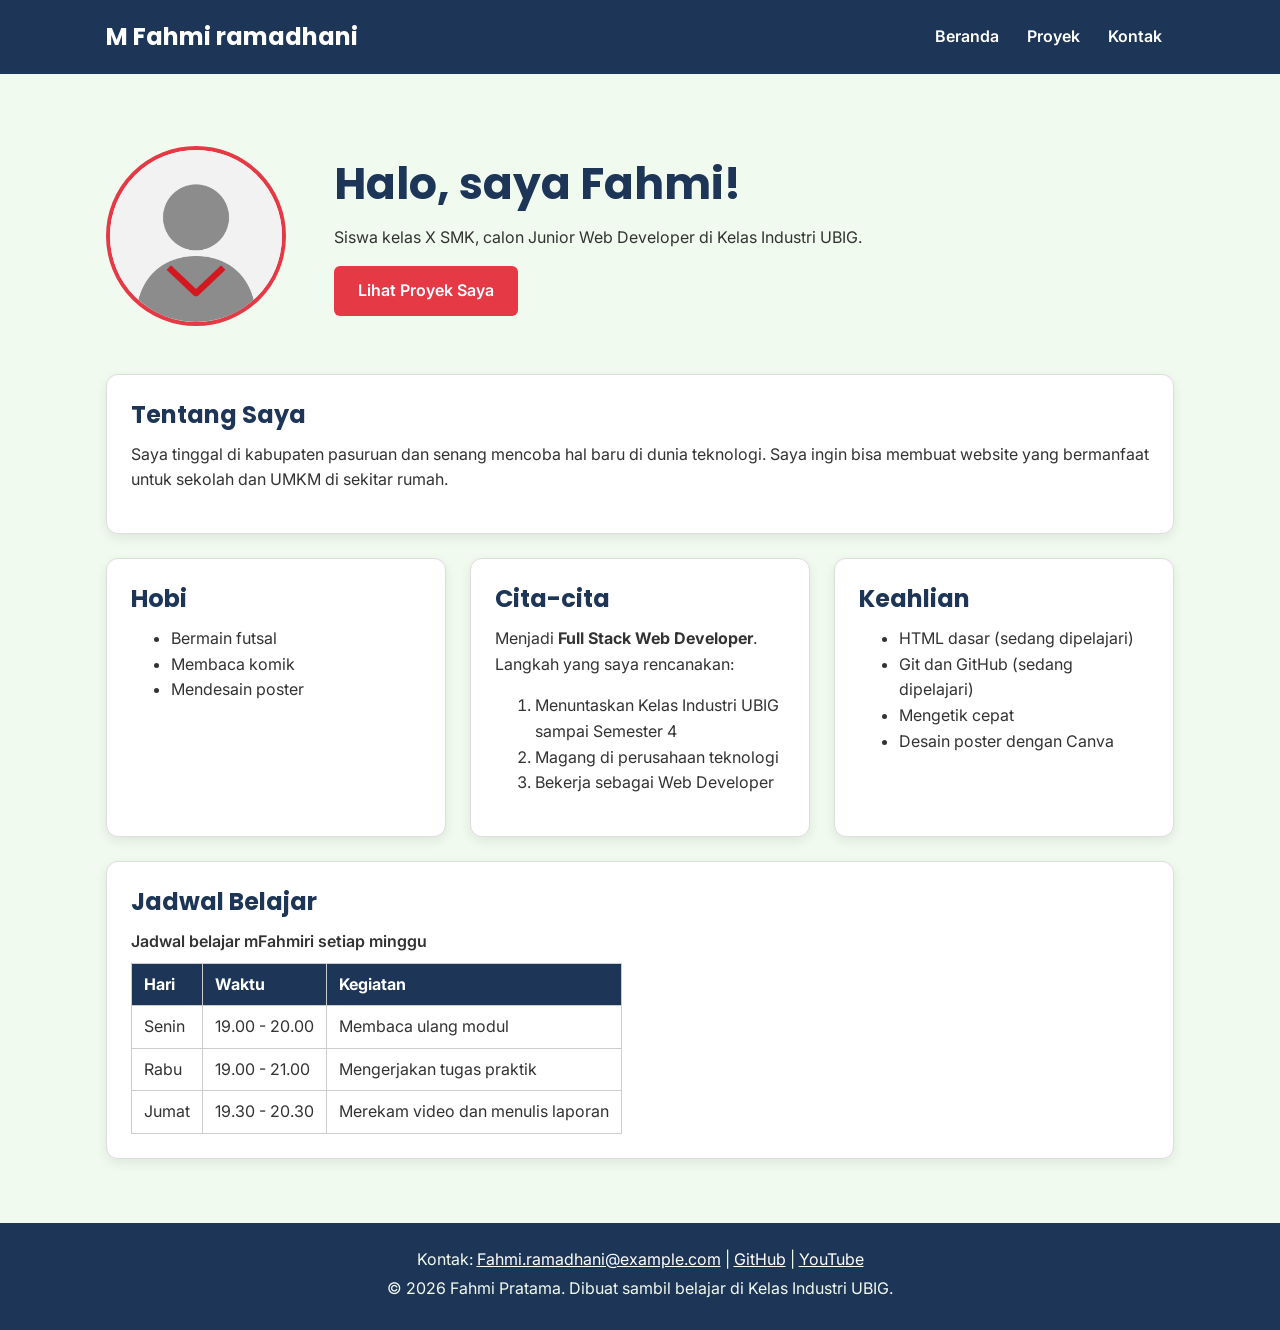
==== index.html @ b86a5a33 "feat: tambah latihan javascript dasar" ====
<!DOCTYPE html>
<html lang="id">
<head>
  <meta charset="UTF-8">
  <meta name="viewport" content="width=device-width, initial-scale=1.0">
  <title>Fahmi ramadhani | Beranda</title>
  <link rel="preconnect" href="https://fonts.googleapis.com">
  <link rel="preconnect" href="https://fonts.gstatic.com" crossorigin>
  <link href="https://fonts.googleapis.com/css2?family=Inter:wght@400;600&family=Poppins:wght@600;700&display=swap" rel="stylesheet">
  <link rel="stylesheet" href="css/style.css">
  <script src="Js/script.js"></script>
  <link rel="icon" href="img/foto-profil.png" type="image/x-icon">
</head>
<body>
  <header>
    <div class="container navbar">
      <h1>M Fahmi ramadhani</h1>
      <nav class="menu-laptop">
        <ul>
          <li><a href="index.html">Beranda</a></li>
          <li><a href="proyek.html">Proyek</a></li>
          <li><a href="kontak.html">Kontak</a></li>
        </ul>
      </nav>
      <!-- Tantangan: menu ponsel yang bisa dibuka-tutup -->
      <details class="menu-ponsel">
        <summary>Menu</summary>
        <nav>
          <ul>
            <li><a href="index.html">Beranda</a></li>
            <li><a href="proyek.html">Proyek</a></li>
            <li><a href="kontak.html">Kontak</a></li>
          </ul>
        </nav>
      </details>
    </div>
  </header>

  <main>
    <div class="container">
      <section class="hero">
        <img src="img/foto-profil.png" alt="Foto profil Fahmi Pratama" width="180">
        <div>
          <h2>Halo, saya Fahmi!</h2>
          <p>Siswa kelas X SMK, calon Junior Web Developer di Kelas Industri UBIG.</p>
          <a href="proyek.html" class="tombol">Lihat Proyek Saya</a>
        </div>
      </section>

      <section class="kartu">
        <h2>Tentang Saya</h2>
        <p>Saya tinggal di kabupaten pasuruan dan senang mencoba hal baru di dunia teknologi. Saya ingin bisa membuat website yang bermanfaat untuk sekolah dan UMKM di sekitar rumah.</p>
      </section>

      <div class="daftar-kartu">
        <section class="kartu">
          <h2>Hobi</h2>
          <ul>
            <li>Bermain futsal</li>
            <li>Membaca komik</li>
            <li>Mendesain poster</li>
          </ul>
        </section>

        <section class="kartu">
          <h2>Cita-cita</h2>
          <p>Menjadi <strong>Full Stack Web Developer</strong>. Langkah yang saya rencanakan:</p>
          <ol>
            <li>Menuntaskan Kelas Industri UBIG sampai Semester 4</li>
            <li>Magang di perusahaan teknologi</li>
            <li>Bekerja sebagai Web Developer</li>
          </ol>
        </section>

        <section class="kartu">
          <h2>Keahlian</h2>
          <ul>
            <li>HTML dasar (sedang dipelajari)</li>
            <li>Git dan GitHub (sedang dipelajari)</li>
            <li>Mengetik cepat</li>
            <li>Desain poster dengan Canva</li>
          </ul>
        </section>
      </div>

      <section class="kartu">
        <h2>Jadwal Belajar</h2>
        <table>
          <caption>Jadwal belajar mFahmiri setiap minggu</caption>
          <thead>
            <tr>
              <th>Hari</th>
              <th>Waktu</th>
              <th>Kegiatan</th>
            </tr>
          </thead>
          <tbody>
            <tr>
              <td>Senin</td>
              <td>19.00 - 20.00</td>
              <td>Membaca ulang modul</td>
            </tr>
            <tr>
              <td>Rabu</td>
              <td>19.00 - 21.00</td>
              <td>Mengerjakan tugas praktik</td>
            </tr>
            <tr>
              <td>Jumat</td>
              <td>19.30 - 20.30</td>
              <td>Merekam video dan menulis laporan</td>
            </tr>
          </tbody>
        </table>
      </section>
    </div>
  </main>

  <footer>
    <p>Kontak: <a href="mailto:Fahmi.ramadhani@example.com">Fahmi.ramadhani@example.com</a> |
      <a href="https://github.com/" target="_blank">GitHub</a> |
      <a href="https://www.youtube.com/" target="_blank">YouTube</a></p>
    <p>&copy; 2026 Fahmi Pratama. Dibuat sambil belajar di Kelas Industri UBIG.</p>
  </footer>
</body>
</html>
---- css/style.css ----
/* Gaya portofolio Andi Pratama
   Palet: #1D3557 (utama), #E63946 (aksen), #F1FAEE (latar)
   Huruf: Poppins (judul), Inter (isi)
   Tata letak: mobile first, titik ubah 768px (tablet) dan 1024px (laptop) */

/* 1. Reset */
* {
  box-sizing: border-box;
  margin: 0;
}

img {
  max-width: 100%;
  height: auto;
}

/* 2. Dasar halaman: warna dan huruf */
body {
  font-family: "Inter", Arial, sans-serif;
  font-size: 1rem;
  line-height: 1.6;
  color: #333333;
  background-color: #F1FAEE;
}

h1, h2, h3 {
  font-family: "Poppins", Arial, sans-serif;
  color: #1D3557;
  line-height: 1.3;
}

h2 {
  margin-bottom: 0.75rem;
}

p, ul, ol {
  margin-bottom: 1rem;
}

a {
  color: #E63946;
}

/* 3. Wadah, header, dan menu */
.container {
  max-width: 1100px;
  margin: 0 auto;
  padding: 0 1rem;
}

header {
  background-color: #1D3557;
  color: #FFFFFF;
  padding: 1rem 0;
}

header h1 {
  color: #FFFFFF;
  font-size: 1.5rem;
}

.navbar {
  display: flex;
  flex-wrap: wrap;
  justify-content: space-between;
  align-items: center;
  gap: 0.5rem;
}

nav ul {
  display: flex;
  gap: 0.25rem;
  padding: 0;
  margin: 0;
  list-style: none;
}

nav a {
  display: inline-block;
  padding: 0.5rem 0.75rem;
  border-radius: 6px;
  color: #FFFFFF;
  font-weight: 600;
  text-decoration: none;
}

/* Tantangan: menu ponsel buka-tutup dengan details */
.menu-laptop {
  display: none;
}

.menu-ponsel summary {
  padding: 0.5rem 0.75rem;
  border: 1px solid #FFFFFF;
  border-radius: 6px;
  font-weight: 600;
  cursor: pointer;
}

.menu-ponsel ul {
  flex-direction: column;
  margin-top: 0.5rem;
}

/* 4. Isi utama, hero, dan kartu */
main {
  padding: 1.5rem 0;
}

.hero {
  display: flex;
  flex-direction: column;
  align-items: center;
  gap: 1.5rem;
  padding: 1rem 0 2rem;
  text-align: center;
}

.hero img {
  border: 4px solid #E63946;
  border-radius: 50%;
}

.hero h2 {
  font-size: 2rem;
}

.tombol {
  display: inline-block;
  padding: 0.75rem 1.5rem;
  border-radius: 6px;
  background-color: #E63946;
  color: #FFFFFF;
  font-weight: 600;
  text-decoration: none;
}

.kartu {
  background-color: #FFFFFF;
  padding: 1rem;
  margin-bottom: 1.5rem;
  border: 1px solid #DDDDDD;
  border-radius: 12px;
  box-shadow: 0 4px 12px rgba(0, 0, 0, 0.08);
}

.daftar-kartu {
  display: flex;
  flex-wrap: wrap;
  gap: 1.5rem;
  margin-bottom: 1.5rem;
}

.daftar-kartu .kartu {
  flex: 1 1 280px;
  margin-bottom: 0;
}

article img {
  border-radius: 8px;
  border: 1px solid #DDDDDD;
}

/* 5. Tabel */
table {
  border-collapse: collapse;
}

caption {
  font-weight: 600;
  text-align: left;
  margin-bottom: 0.5rem;
}

th, td {
  border: 1px solid #CCCCCC;
  padding: 0.5rem 0.75rem;
  text-align: left;
}

th {
  background-color: #1D3557;
  color: #FFFFFF;
}

/* 6. Form */
label {
  font-weight: 600;
}

input, select, textarea {
  width: 100%;
  max-width: 22rem;
  padding: 0.6rem;
  margin-top: 0.25rem;
  border: 1px solid #CCCCCC;
  border-radius: 6px;
  font-family: inherit;
  font-size: 1rem;
}

button {
  padding: 0.75rem 1.5rem;
  border: none;
  border-radius: 6px;
  background-color: #E63946;
  color: #FFFFFF;
  font-family: inherit;
  font-size: 1rem;
  font-weight: 600;
  cursor: pointer;
}

/* 7. Footer */
footer {
  background-color: #1D3557;
  color: #F1FAEE;
  text-align: center;
  padding: 1.5rem;
}

footer p {
  margin-bottom: 0.25rem;
}

footer a {
  color: #FFFFFF;
}

/* 8. Tablet: lebar layar 768px ke atas */
@media (min-width: 768px) {
  .menu-laptop {
    display: block;
  }

  .menu-ponsel {
    display: none;
  }

  .hero {
    flex-direction: row;
    padding: 2rem 0 3rem;
    text-align: left;
  }

  .kartu {
    padding: 1.5rem;
  }
}

/* 9. Laptop: lebar layar 1024px ke atas */
@media (min-width: 1024px) {
  main {
    padding: 2.5rem 0;
  }

  .hero {
    gap: 3rem;
  }

  .hero h2 {
    font-size: 2.75rem;
  }
}
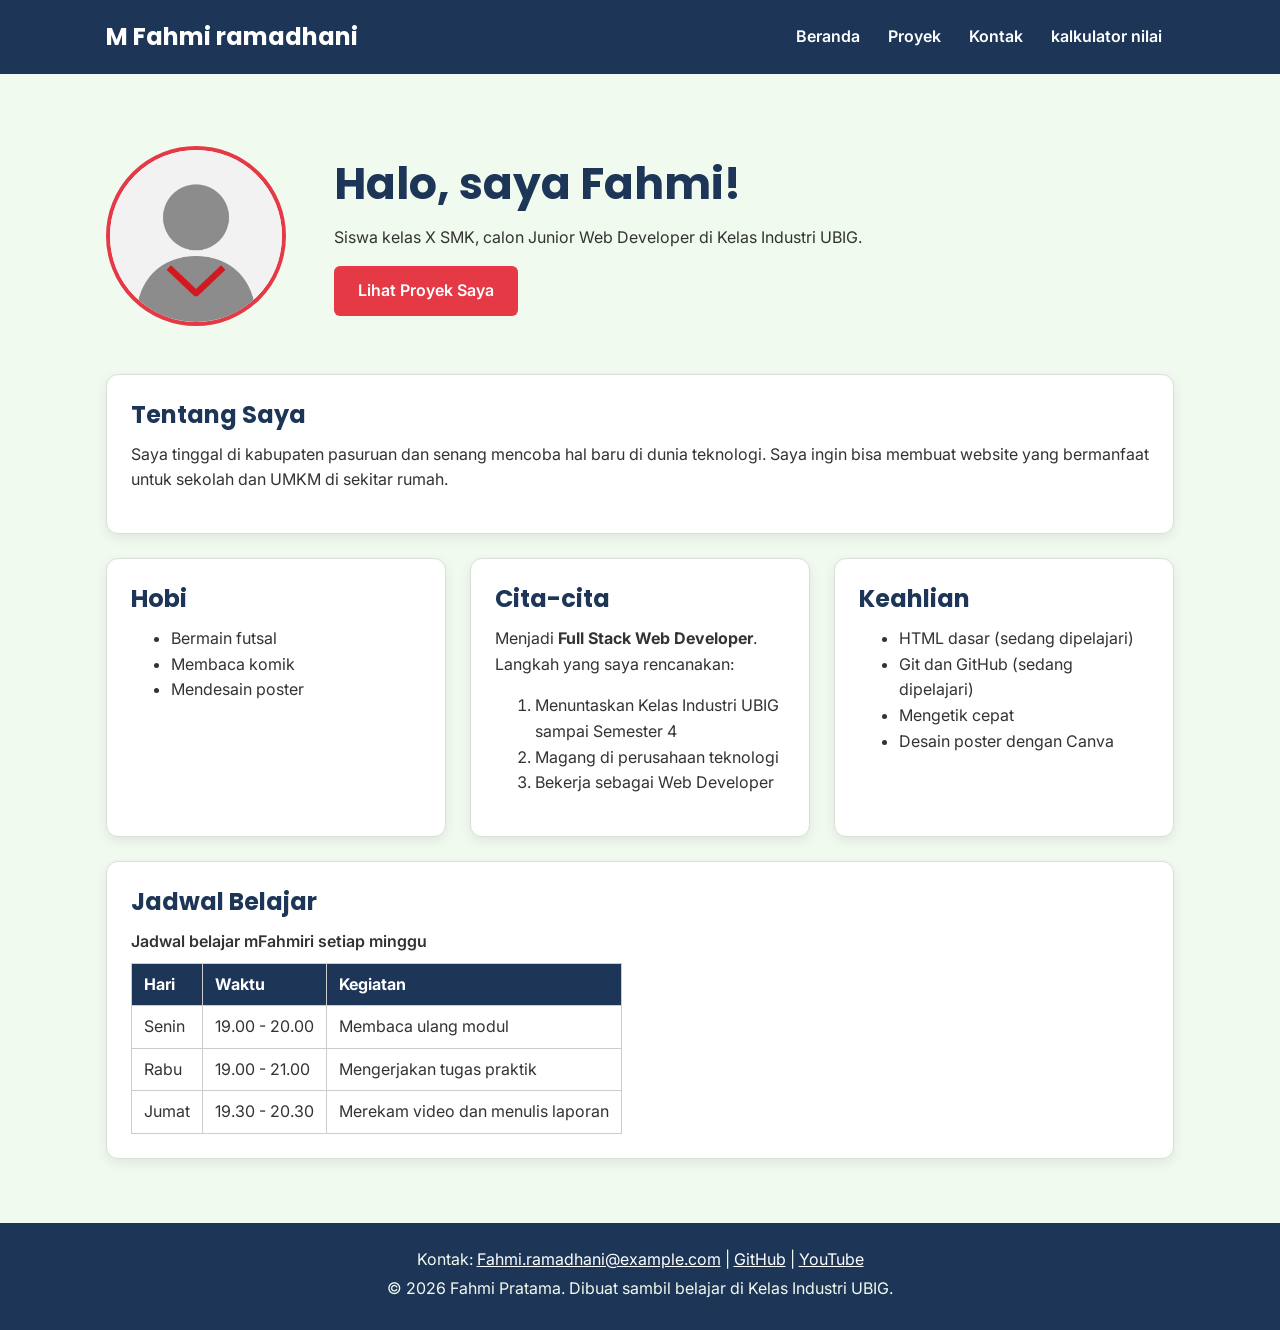
==== commit eed88b3b: "fix: perbaiki tautan menu" ====
--- a/index.html
+++ b/index.html
@@ -20,6 +20,7 @@
           <li><a href="index.html">Beranda</a></li>
           <li><a href="proyek.html">Proyek</a></li>
           <li><a href="kontak.html">Kontak</a></li>
+          <li><a href="kalkulator.html">kalkulator nilai</a></li>
         </ul>
       </nav>
       <!-- Tantangan: menu ponsel yang bisa dibuka-tutup -->
@@ -30,6 +31,7 @@
             <li><a href="index.html">Beranda</a></li>
             <li><a href="proyek.html">Proyek</a></li>
             <li><a href="kontak.html">Kontak</a></li>
+            <li><a href="kalkulator.html">kalkulator nilai</a></li>
           </ul>
         </nav>
       </details>
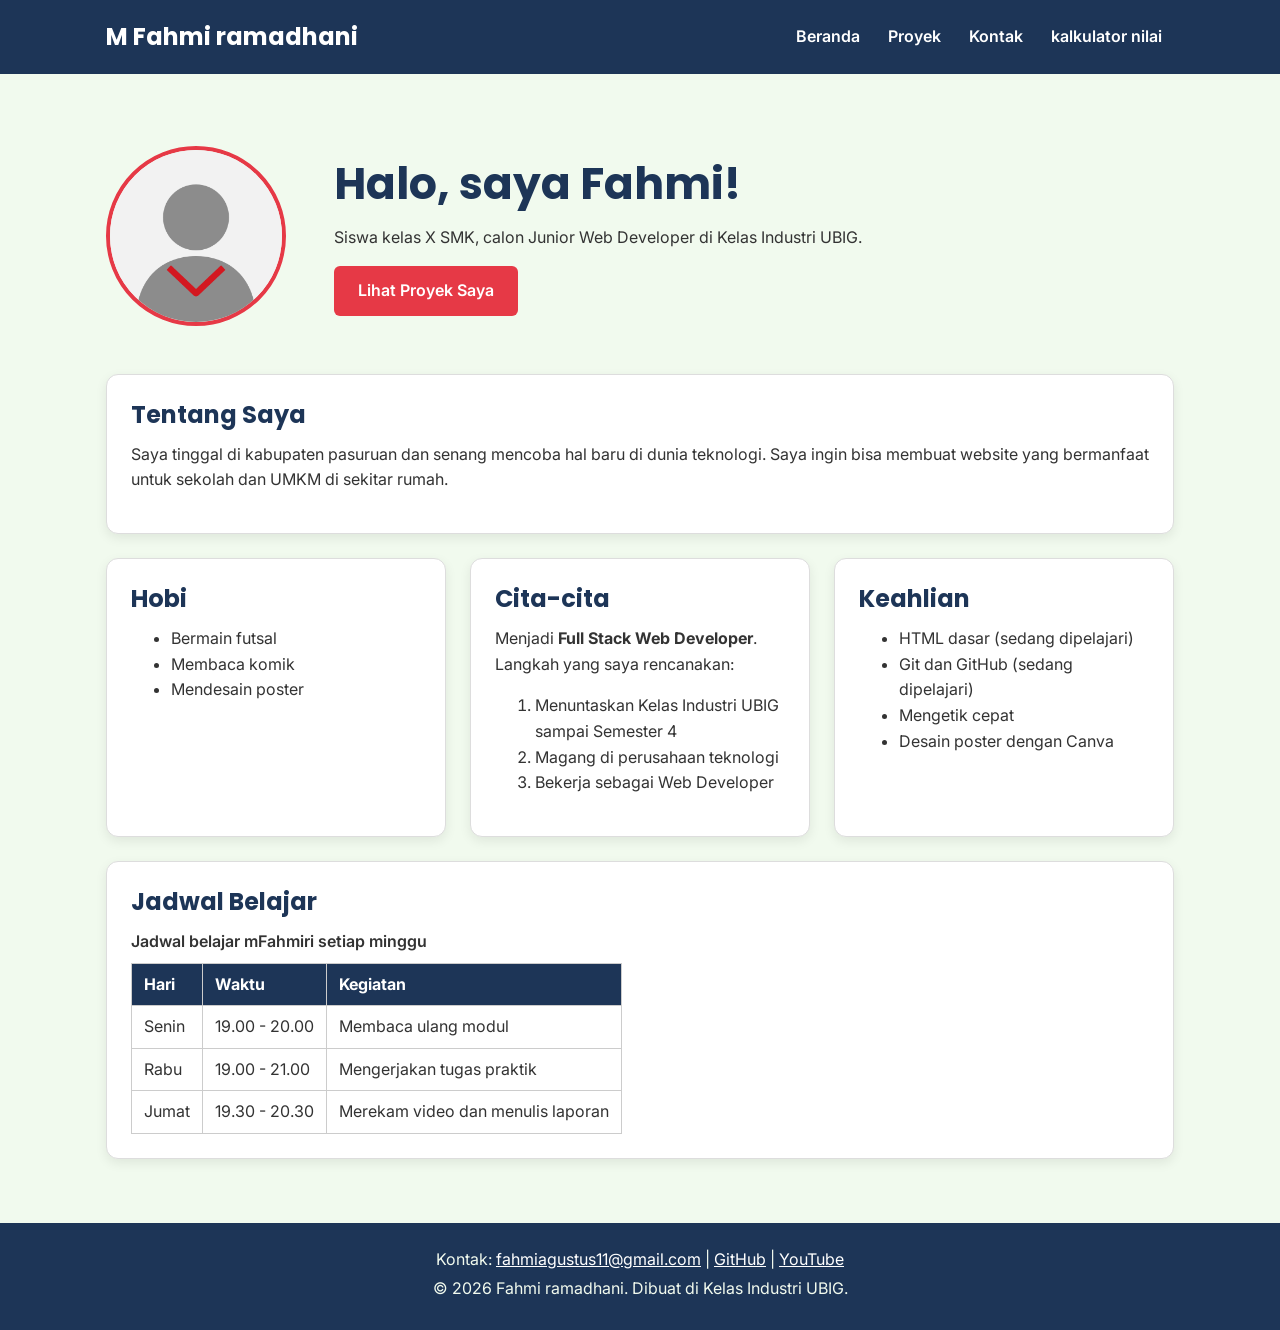
==== commit f18c13a1: "fix: memperbaiki footer" ====
--- a/index.html
+++ b/index.html
@@ -119,10 +119,10 @@
   </main>
 
   <footer>
-    <p>Kontak: <a href="mailto:Fahmi.ramadhani@example.com">Fahmi.ramadhani@example.com</a> |
-      <a href="https://github.com/" target="_blank">GitHub</a> |
-      <a href="https://www.youtube.com/" target="_blank">YouTube</a></p>
-    <p>&copy; 2026 Fahmi Pratama. Dibuat sambil belajar di Kelas Industri UBIG.</p>
+    <p>Kontak: <a href="https://mail.google.com/mail/?view=cm&fs=1&to=fahmiagustus11@gmail.com">fahmiagustus11@gmail.com</a> |
+      <a href="https://github.com/Fahmi-Rama" target="_blank">GitHub</a> |
+      <a href="https://youtube.com/@famm_bloodstrike?si=WBjuUM6Tgnz8Pm_M" target="_blank">YouTube</a></p>
+    <p>&copy; 2026 Fahmi ramadhani. Dibuat di Kelas Industri UBIG.</p>
   </footer>
 </body>
 </html>
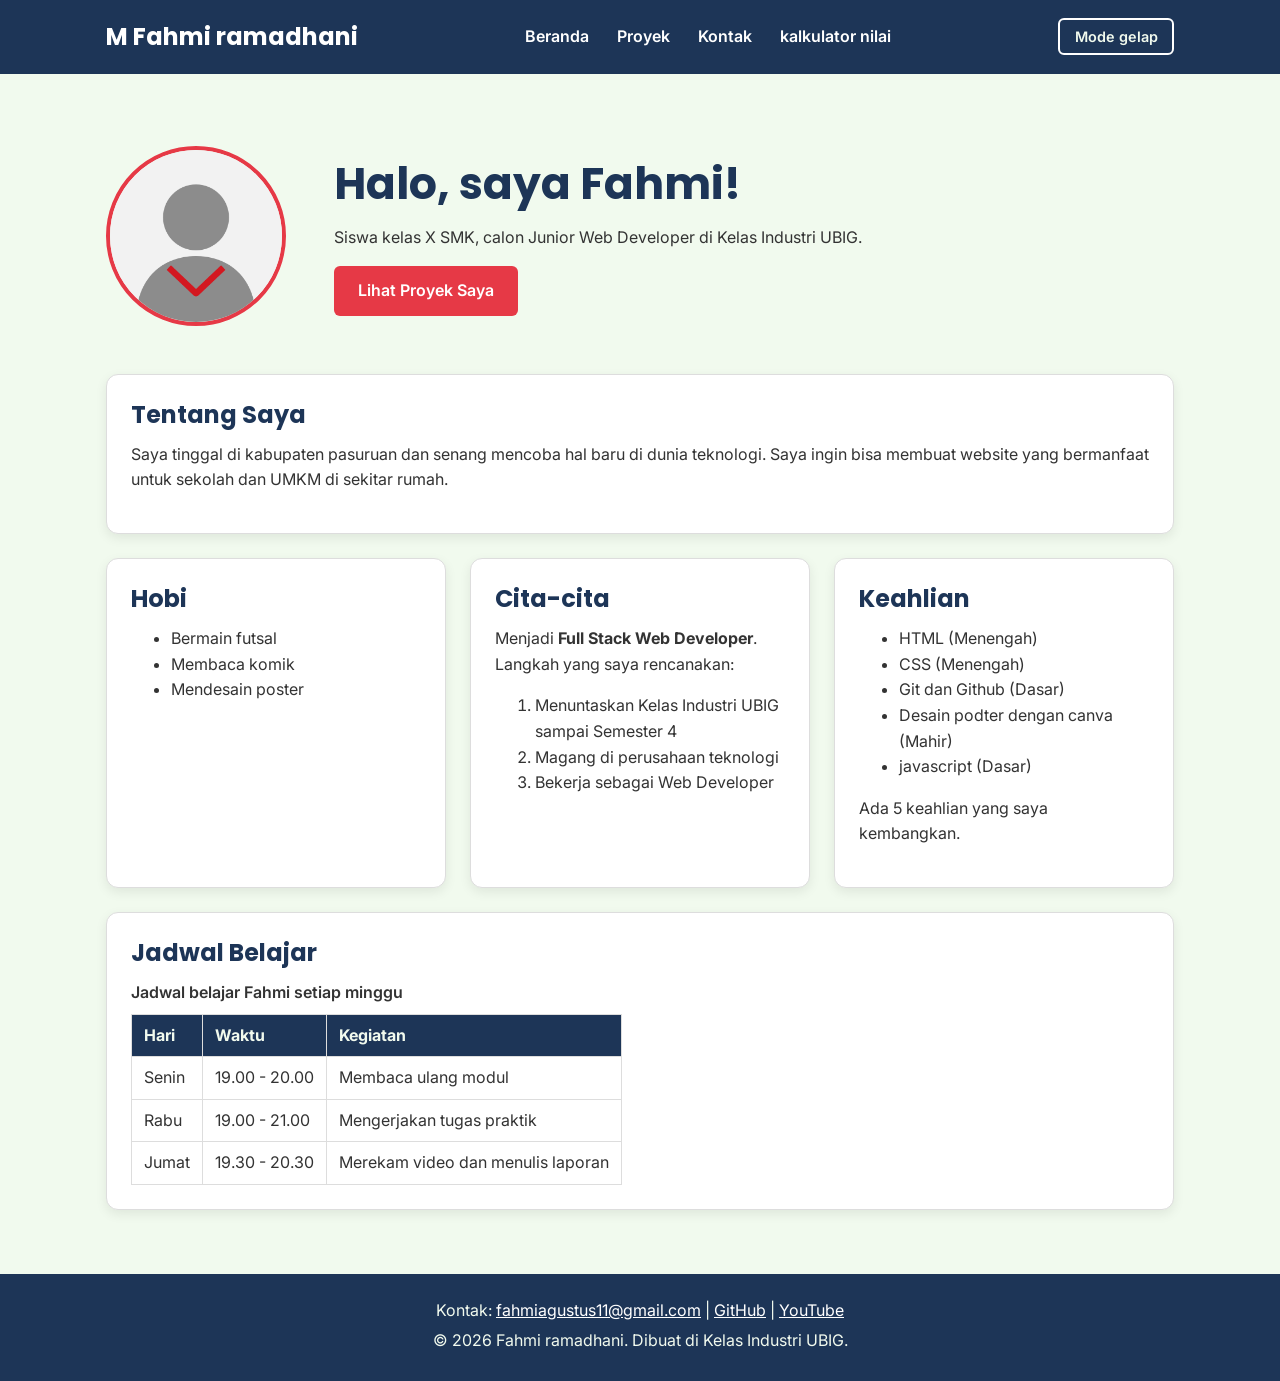
==== commit 5b67f24f: "feat: tambah keahlian dinamis, mode gelap, dan filter proyek" ====
--- a/index.html
+++ b/index.html
@@ -8,7 +8,7 @@
   <link rel="preconnect" href="https://fonts.gstatic.com" crossorigin>
   <link href="https://fonts.googleapis.com/css2?family=Inter:wght@400;600&family=Poppins:wght@600;700&display=swap" rel="stylesheet">
   <link rel="stylesheet" href="css/style.css">
-  <script src="Js/script.js"></script>
+  <script src="Js/main.js" defer></script>
   <link rel="icon" href="img/foto-profil.png" type="image/x-icon">
 </head>
 <body>
@@ -35,6 +35,9 @@
           </ul>
         </nav>
       </details>
+      <button type="button" id="tombol-tema" class="tombol-tema">
+          Mode gelap
+        </button>
     </div>
   </header>
 
@@ -75,20 +78,16 @@
         </section>
 
         <section class="kartu">
-          <h2>Keahlian</h2>
-          <ul>
-            <li>HTML dasar (sedang dipelajari)</li>
-            <li>Git dan GitHub (sedang dipelajari)</li>
-            <li>Mengetik cepat</li>
-            <li>Desain poster dengan Canva</li>
-          </ul>
+            <h2>Keahlian</h2>
+            <ul id="daftar-skill"></ul>
+            <p id="jumlah-skill"></p>
         </section>
       </div>
 
       <section class="kartu">
         <h2>Jadwal Belajar</h2>
         <table>
-          <caption>Jadwal belajar mFahmiri setiap minggu</caption>
+          <caption>Jadwal belajar Fahmi setiap minggu</caption>
           <thead>
             <tr>
               <th>Hari</th>
--- a/css/style.css
+++ b/css/style.css
@@ -3,6 +3,17 @@
    Huruf: Poppins (judul), Inter (isi)
    Tata letak: mobile first, titik ubah 768px (tablet) dan 1024px (laptop) */
 
+
+   :root {
+  --warna-utama: #1D3557;
+  --warna-judul: #1D3557;
+  --warna-aksen: #E63946;
+  --warna-tautan: #E63946;
+  --warna-latar: #F1FAEE;
+  --warna-teks: #333333;
+  --warna-kartu: #FFFFFF;
+  --warna-garis: #DDDDDD;
+}
 /* 1. Reset */
 * {
   box-sizing: border-box;
@@ -19,13 +30,13 @@
   font-family: "Inter", Arial, sans-serif;
   font-size: 1rem;
   line-height: 1.6;
-  color: #333333;
-  background-color: #F1FAEE;
+  color: var(--warna-teks);
+  background-color: var(--warna-latar);
 }
 
 h1, h2, h3 {
   font-family: "Poppins", Arial, sans-serif;
-  color: #1D3557;
+  color: var(--warna-judul);
   line-height: 1.3;
 }
 
@@ -38,7 +49,7 @@
 }
 
 a {
-  color: #E63946;
+  color: var(--warna-tautan);
 }
 
 /* 3. Wadah, header, dan menu */
@@ -117,7 +128,7 @@
 }
 
 .hero img {
-  border: 4px solid #E63946;
+  border: 4px solid var(--warna-tautan);
   border-radius: 50%;
 }
 
@@ -129,17 +140,17 @@
   display: inline-block;
   padding: 0.75rem 1.5rem;
   border-radius: 6px;
-  background-color: #E63946;
-  color: #FFFFFF;
+  background-color: var(--warna-tautan);
+  color: var(--warna-kartu);
   font-weight: 600;
   text-decoration: none;
 }
 
 .kartu {
-  background-color: #FFFFFF;
+  background-color: var(--warna-kartu);
   padding: 1rem;
   margin-bottom: 1.5rem;
-  border: 1px solid #DDDDDD;
+  border: 1px solid var(--warna-garis);
   border-radius: 12px;
   box-shadow: 0 4px 12px rgba(0, 0, 0, 0.08);
 }
@@ -158,7 +169,7 @@
 
 article img {
   border-radius: 8px;
-  border: 1px solid #DDDDDD;
+  border: 1px solid var(--warna-garis);
 }
 
 /* 5. Tabel */
@@ -173,14 +184,14 @@
 }
 
 th, td {
-  border: 1px solid #CCCCCC;
+  border: 1px solid var(--warna-garis);
   padding: 0.5rem 0.75rem;
   text-align: left;
 }
 
 th {
-  background-color: #1D3557;
-  color: #FFFFFF;
+  background-color: var(--warna-utama);
+  color: #F1FAEE;
 }
 
 /* 6. Form */
@@ -193,18 +204,20 @@
   max-width: 22rem;
   padding: 0.6rem;
   margin-top: 0.25rem;
-  border: 1px solid #CCCCCC;
+  border: 1px solid var(--warna-garis);
   border-radius: 6px;
   font-family: inherit;
   font-size: 1rem;
+  background-color: var(--warna-kartu);
+  color: var(--warna-teks);
 }
 
 button {
   padding: 0.75rem 1.5rem;
   border: none;
   border-radius: 6px;
-  background-color: #E63946;
-  color: #FFFFFF;
+  background-color: var(--warna-aksen);
+  color: var(--warna-kartu);
   font-family: inherit;
   font-size: 1rem;
   font-weight: 600;
@@ -262,3 +275,43 @@
     font-size: 2.75rem;
   }
 }
+/* 10. Tombol tema, filter dan kategori */
+.tombol-tema {
+  padding: 0.5rem 0.9rem;
+  border: 2px solid #FFFFFF;
+  color: #F1FAEE;
+  background-color: transparent;
+  font-size: 0.9rem;
+}
+/* 11. tema gelap:isi variabel diganti saat body memiliki class gelap */
+  
+body.gelap {
+  --warna-utama: #0B1526;
+  --warna-judul: #A8DADC;
+  --warna-tautan: #FF8A8A;
+  --warna-latar: #121A24;
+  --warna-teks: #E3E8EE;
+  --warna-kartu: #1C2836;
+  --warna-garis: #34465A;
+}
+/* keterangan karakter kontak */
+.keterangan {
+  font-size: 0.875rem;
+}
+/* Gaya tombol filter dan label kategori di bagian 10 */
+.filter {
+  display: flex;
+  flex-wrap: wrap;
+  gap: 0.5rem;
+  margin-bottom: 1rem;
+}
+.label {
+  display: inline-block;
+  padding: 0.1rem 0.6rem;
+  margin-bottom: 0.5rem;
+  border-radius: 999px;
+  background-color: var(--warna-latar);
+  color: var(--warna-judul);
+  font-size: 0.85rem;
+  font-weight: 600;
+}
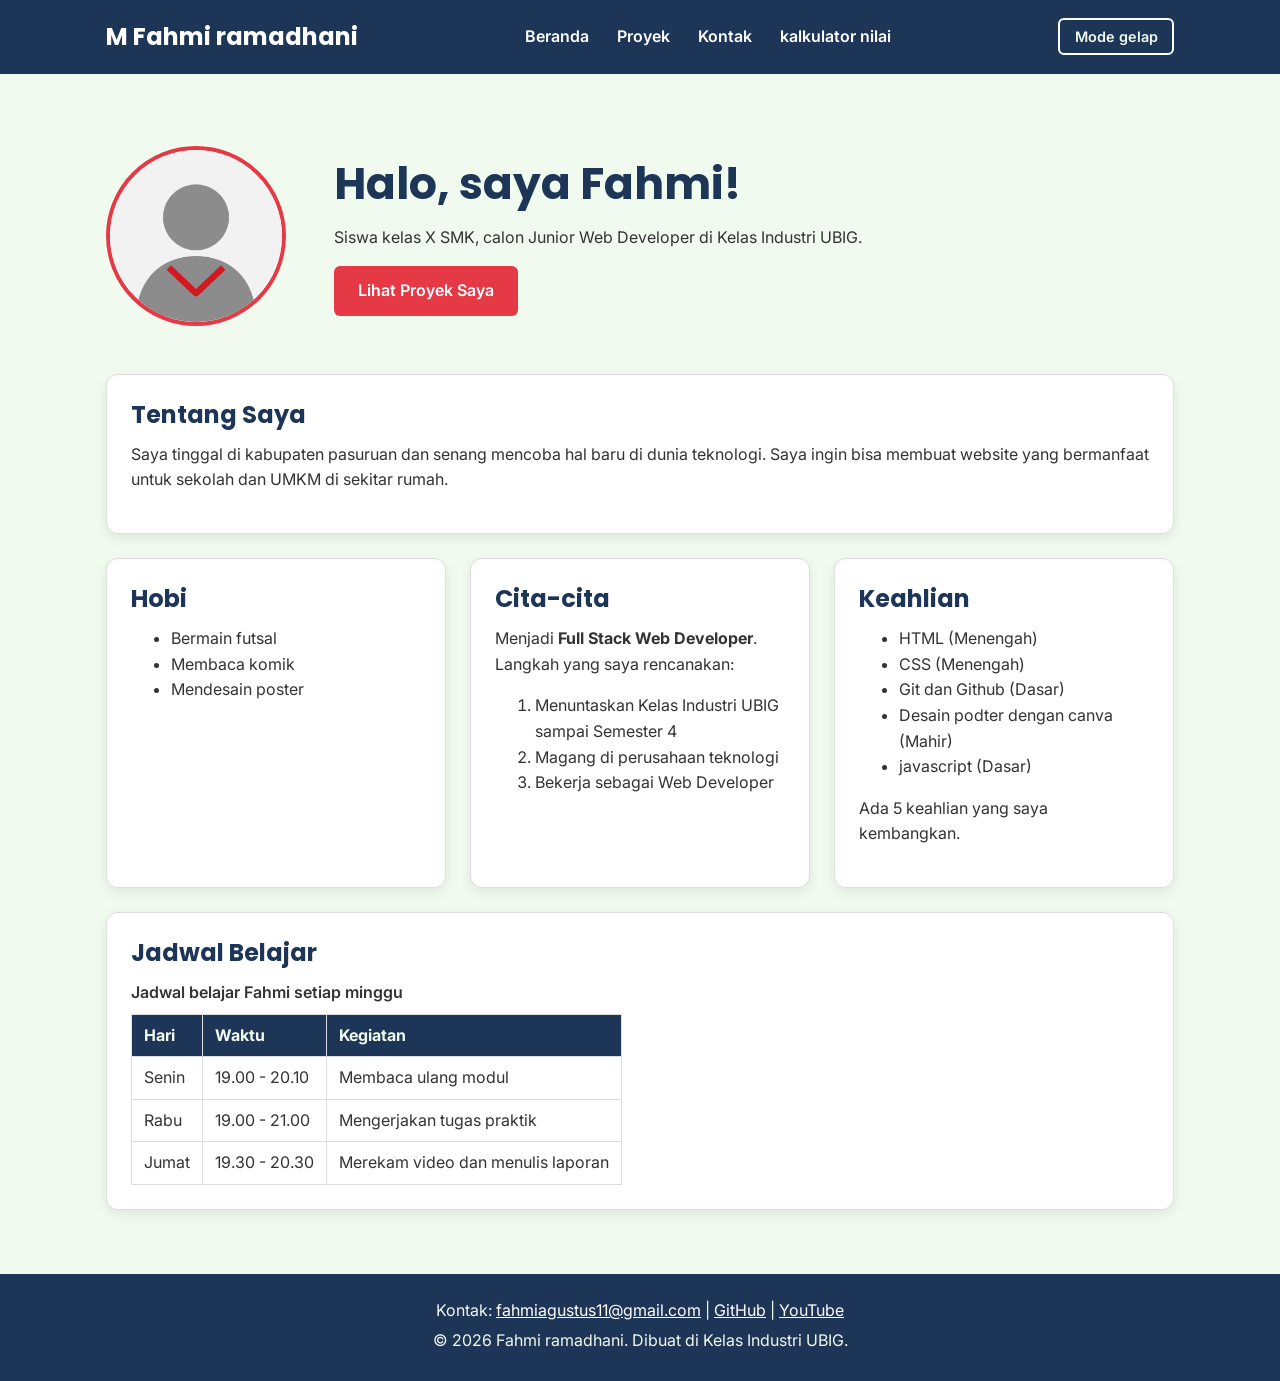
==== commit 7b687ffb: "fix: memperbaiki penulisan jam di html" ====
--- a/index.html
+++ b/index.html
@@ -98,7 +98,7 @@
           <tbody>
             <tr>
               <td>Senin</td>
-              <td>19.00 - 20.00</td>
+              <td>19.00 - 20.10</td>
               <td>Membaca ulang modul</td>
             </tr>
             <tr>
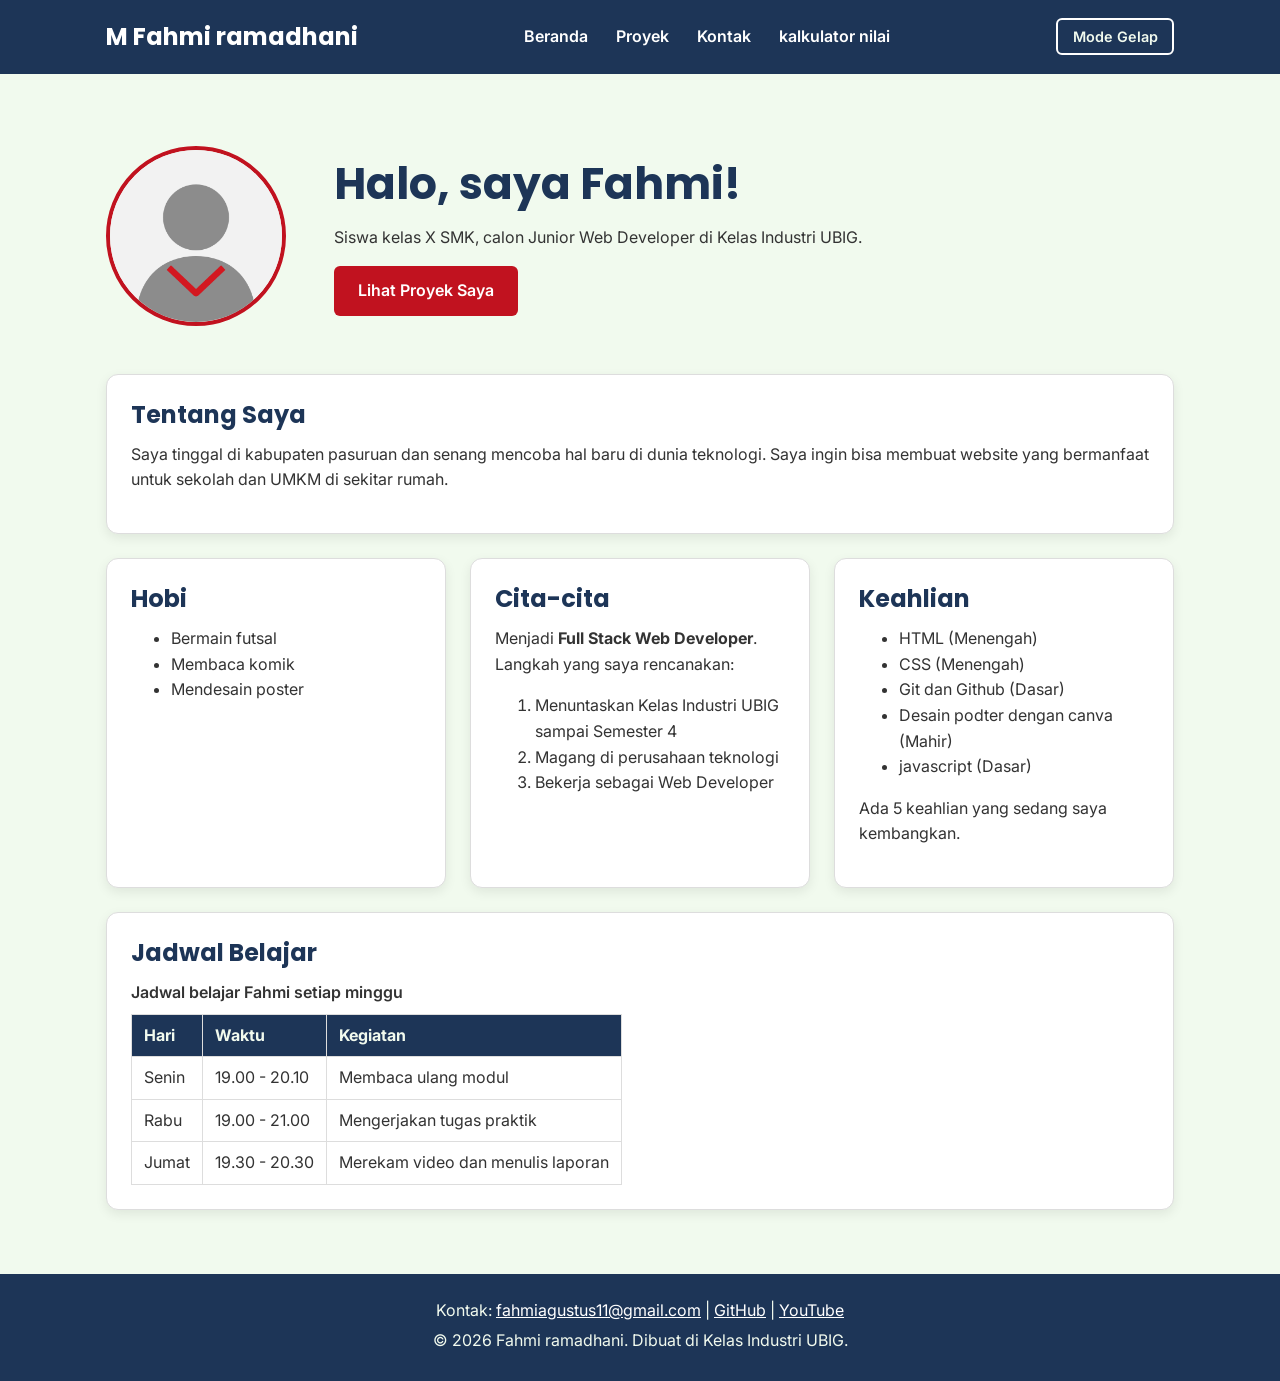
==== commit d9aa3b59: "fix: perbaiki kontras, meta description, dan ukuran gambar" ====
--- a/index.html
+++ b/index.html
@@ -3,6 +3,7 @@
 <head>
   <meta charset="UTF-8">
   <meta name="viewport" content="width=device-width, initial-scale=1.0">
+  <meta name="description" content="Portofolio M Fahmi ramadhani, siswa SMK calon junior web Developer di kelas industri UBIG.">
   <title>Fahmi ramadhani | Beranda</title>
   <link rel="preconnect" href="https://fonts.googleapis.com">
   <link rel="preconnect" href="https://fonts.gstatic.com" crossorigin>
@@ -44,7 +45,7 @@
   <main>
     <div class="container">
       <section class="hero">
-        <img src="img/foto-profil.png" alt="Foto profil Fahmi Pratama" width="180">
+        <img src="img/foto-profil.png" alt="Foto profil Fahmi Pratama" width="180" height="180">
         <div>
           <h2>Halo, saya Fahmi!</h2>
           <p>Siswa kelas X SMK, calon Junior Web Developer di Kelas Industri UBIG.</p>
--- a/css/style.css
+++ b/css/style.css
@@ -7,8 +7,8 @@
    :root {
   --warna-utama: #1D3557;
   --warna-judul: #1D3557;
-  --warna-aksen: #E63946;
-  --warna-tautan: #E63946;
+  --warna-aksen: #C1121F;
+  --warna-tautan: #C1121F;
   --warna-latar: #F1FAEE;
   --warna-teks: #333333;
   --warna-kartu: #FFFFFF;
@@ -217,7 +217,7 @@
   border: none;
   border-radius: 6px;
   background-color: var(--warna-aksen);
-  color: var(--warna-kartu);
+  color: #FFFFFF;
   font-family: inherit;
   font-size: 1rem;
   font-weight: 600;
@@ -283,27 +283,23 @@
   background-color: transparent;
   font-size: 0.9rem;
 }
-/* 11. tema gelap:isi variabel diganti saat body memiliki class gelap */
-  
-body.gelap {
-  --warna-utama: #0B1526;
-  --warna-judul: #A8DADC;
-  --warna-tautan: #FF8A8A;
-  --warna-latar: #121A24;
-  --warna-teks: #E3E8EE;
-  --warna-kartu: #1C2836;
-  --warna-garis: #34465A;
-}
-/* keterangan karakter kontak */
-.keterangan {
-  font-size: 0.875rem;
-}
-/* Gaya tombol filter dan label kategori di bagian 10 */
-.filter {
+.filter,
+.filter-proyek {
   display: flex;
   flex-wrap: wrap;
   gap: 0.5rem;
   margin-bottom: 1rem;
+}
+.tombol-filter {
+  padding: 0.5rem;
+  border: 2px solid var(--warna-garis);
+  background-color: var(--warna-kartu);
+  color: var(--warna-judul);
+}
+.tombol-filter.aktif {
+  background-color: var(--warna-aksen);
+  border-color: var(--warna-aksen);
+  color: #FFFFFF;
 }
 .label {
   display: inline-block;
@@ -314,4 +310,20 @@
   color: var(--warna-judul);
   font-size: 0.85rem;
   font-weight: 600;
+}
+/* 11. tema gelap:isi variabel diganti saat body memiliki class gelap */
+  
+body.gelap {
+  --warna-utama: #0B1526;
+  --warna-judul: #A8DADC;
+  --warna-tautan: #C1121F;
+  --warna-latar: #121A24;
+  --warna-teks: #E3E8EE;
+  --warna-kartu: #1C2836;
+  --warna-garis: #34465A;
+}
+body.gelap .tombol-filter.aktif {
+  background-color: #ff8a8a;
+  border-color: #FF8A8A;
+  color: #0B1526;
 }
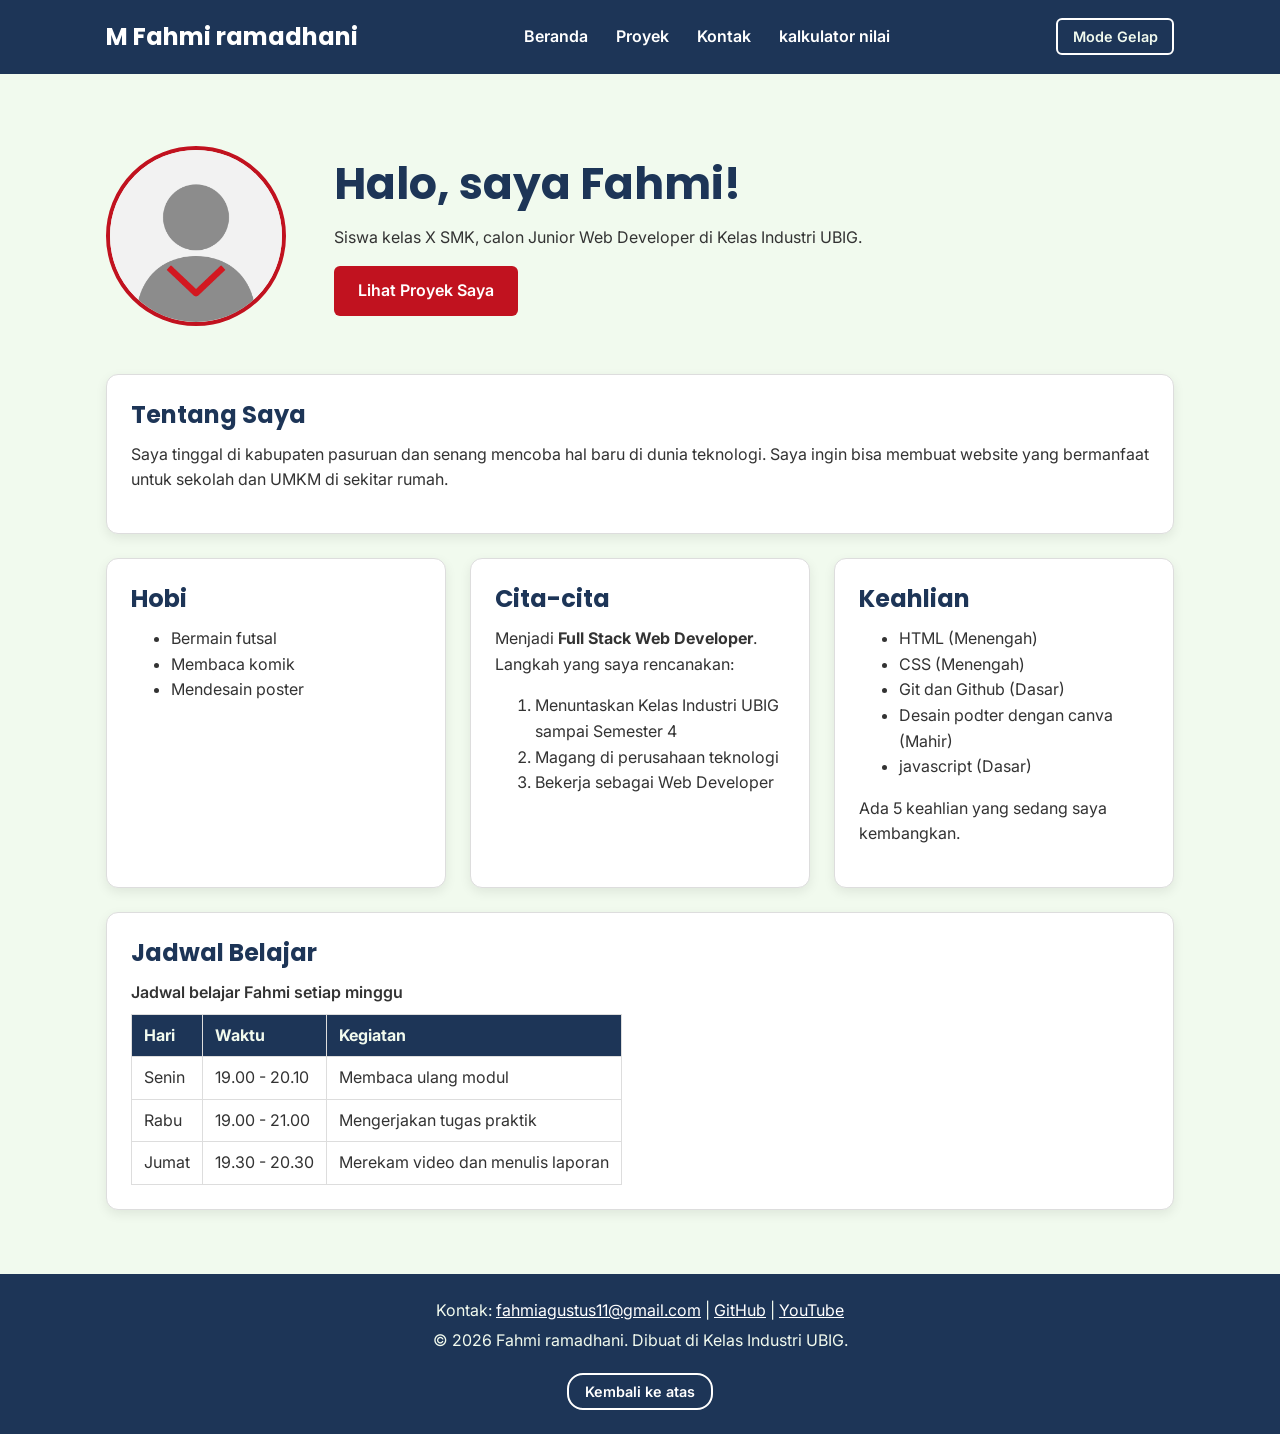
==== commit 4f129af6: "feat: remedial paket D tombol kembali ke atas" ====
--- a/index.html
+++ b/index.html
@@ -123,6 +123,8 @@
       <a href="https://github.com/Fahmi-Rama" target="_blank">GitHub</a> |
       <a href="https://youtube.com/@famm_bloodstrike?si=WBjuUM6Tgnz8Pm_M" target="_blank">YouTube</a></p>
     <p>&copy; 2026 Fahmi ramadhani. Dibuat di Kelas Industri UBIG.</p>
+
+    <button type="button" id="tombol-atas" class="tombol-atas">Kembali ke atas</button>
   </footer>
 </body>
 </html>
--- a/css/style.css
+++ b/css/style.css
@@ -166,7 +166,9 @@
   flex: 1 1 280px;
   margin-bottom: 0;
 }
-
+#daftar-proyek {
+  min-height: 30rem;
+}
 article img {
   border-radius: 8px;
   border: 1px solid var(--warna-garis);
@@ -326,4 +328,18 @@
   background-color: #ff8a8a;
   border-color: #FF8A8A;
   color: #0B1526;
+}
+/* 12. tombol atas */
+.tombol-atas {
+  background-color: transparent;
+  border: 2px solid #FFFFFF;
+  color: #FFFFFF;
+  margin-top: 16px;
+  padding: 8px 16px;
+  border-radius: 16px;
+  cursor: pointer;
+  font-size: 0.9rem;
+}
+.tombol-atas:hover {
+  background-color: rgba(255, 255, 255, 0.15);
 }
